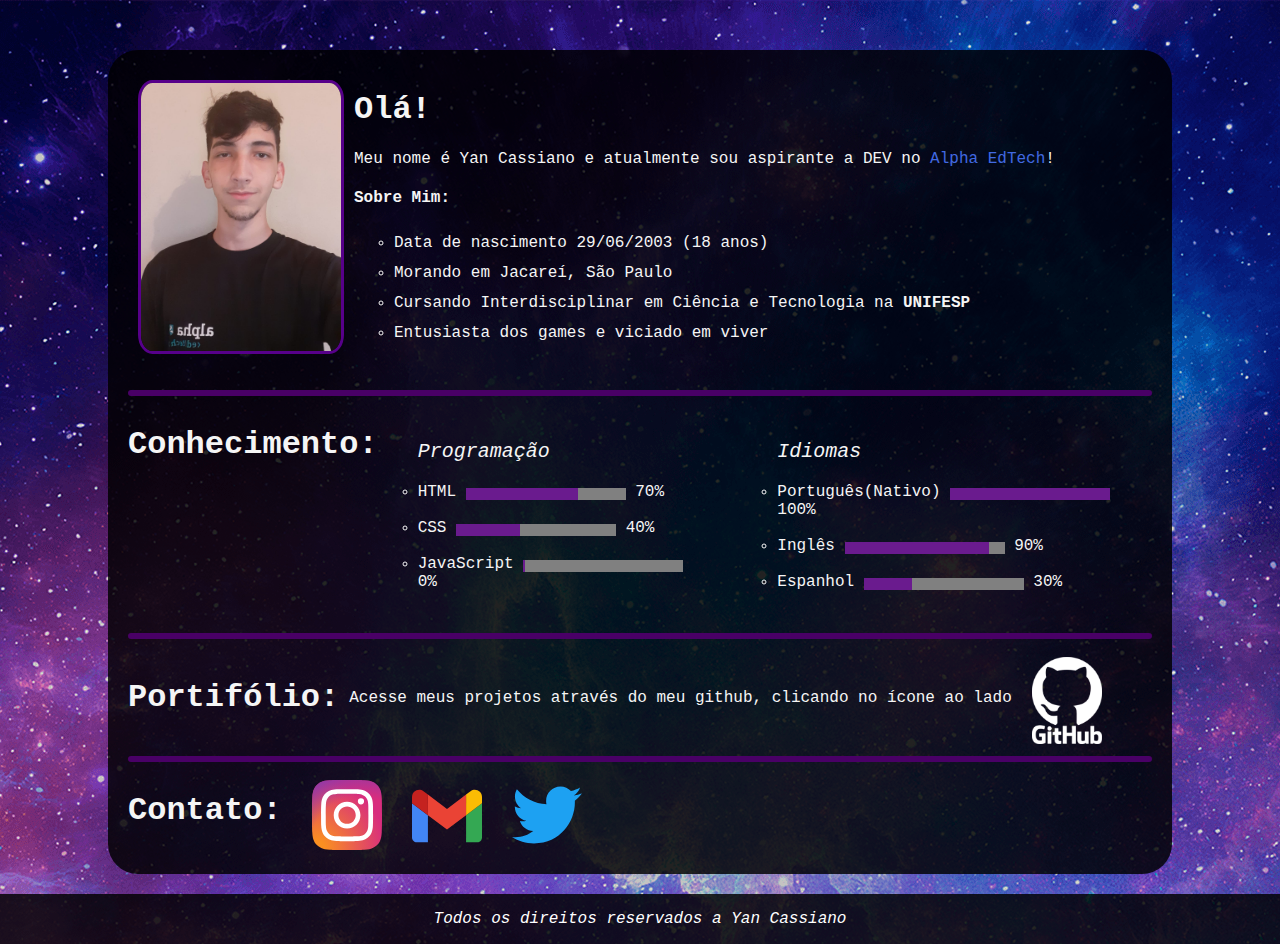
==== Arquivos html/Currículo/index.html @ ada04c8d "Curriculum vitæ" ====
<!DOCTYPE html>
<html lang="en">
<head>
    <meta charset="UTF-8">
    <meta http-equiv="X-UA-Compatible" content="IE=edge">
    <meta name="viewport" content="width=device-width, initial-scale=1.0">
    <link rel="stylesheet" href="styles.css">
    <title>Currículo</title>
</head>
<body>
    <main>
        <section>
            <img style="border-color: rgb(87, 0, 138); border-radius: 7%;" border="3px" title="Yan Cassiano Vieira" vspace="10px" hspace="10px" width="200px" src="Assets/FotodePerfil.jpeg">

            <div>
                <h1>Olá!</h1>
                <p>Meu nome é Yan Cassiano e atualmente sou aspirante a DEV no <a href="https://www.alphaedtech.org.br" target="blank">Alpha EdTech</a>!</p>
                <h4>Sobre Mim:</h4>
                <ul id="sobre">
                    <li>Data de nascimento 29/06/2003 (18 anos)</li>
                    <li>Morando em Jacareí, São Paulo</li>
                    <li>Cursando Interdisciplinar em Ciência e Tecnologia na <b>UNIFESP</b></li>
                    <li>Entusiasta dos games e viciado em viver</li>
                </ul>
            </div>
        </section>

        <br>

        <hr>

        <section id="conhecimento">
            <h1>Conhecimento:</h1>
            <br>
            <ul>
                <p style="font-size: 20px;"><i>Programação</i></p>
                <li>HTML <progress value="70" max="100"></progress> 70%</li>
                <br>
                <li>CSS <progress value="40" max="100"></progress> 40%</li>
                <br>
                <li>JavaScript <progress value="1" max="100"></progress> 0%</li>
                <br>
            </ul>
            <ul style="margin-left: 30px;">
                <p style="font-size: 20px;"><i>Idiomas</i></p>
                <li>Português(Nativo) <progress value="100" max="100"></progress> 100%</li>
                <br>
                <li>Inglês <progress value="90" max="100"></progress> 90%</li>
                <br>
                <li>Espanhol <progress value="30" max="100"></progress> 30%</li>
            </ul>
        </section> 
        
        <hr>

        <section id="portifolio">
            <h1>Portifólio:</h1>
            <br>
            <p style="margin-left: 10px;">Acesse meus projetos através do meu github, clicando no ícone ao lado</p>
            <a href="https://github.com/yanV1e1ra" target="blank"><img style="margin-left: 20px; margin-top: 10px;" width="70px" src="Assets/GitHubLogo.png" alt="GitHubLogo"></a>
        </section>

        <hr>

        <section>
            <h1>Contato:</h1>
            <a href="https://www.instagram.com/yan.vieira03/" target="blank"><img style="margin-left: 30px; margin-top: 10px;" width="70px" src="Assets/instagram-2-1.svg" alt="Instagram Logo"></a>
            <a href="mailto:yan10cvieira@gmail.com?subject=link HTML" target="blank"><img style="margin-left: 30px; margin-top: 10px;" width="70px" src="Assets/official-gmail-icon-2020-.svg" alt="Gmail Logo"></a>
            <a href="https://twitter.com/YanV1e1ra" target="blank"><img style="margin-left: 30px; margin-top: 10px;" width="70px" src="Assets/twitter-3.svg" alt="Twitter Logo"></a>
        </section>

    </main>

    <footer>
        <p><i>Todos os direitos reservados a Yan Cassiano</i></p>
    </footer>

</body>
</html>
---- Arquivos html/Currículo/styles.css ----
main{
    color: whitesmoke;
    width: 80%;
    margin-left: auto;
    margin-right: auto;
    margin-top: 50px;
    padding: 20px;
    border-radius: 30px;
    background-color: rgba(0, 0, 0, 0.829);
}

section{
    display: flex;
}

#portifolio{
    align-items: center;
}

#sobre{
    line-height: 30px;
}

#conhecimento{
    display: flex;
}

body{
    overflow-x:hidden;
    margin: 0px;
    background-image:url(../Currículo/Assets/SpaceWallpaper.jpg);
    background-size: auto;
    background-repeat: no-repeat;
}

footer{
    margin-top: 20px;
    display: flex;
    align-items: center;
    justify-content: center;
    bottom: 0;
    background-color: rgb(0, 0, 0, 0.829);
    color: rgb(255, 255, 255);
    width: 100vw;
    left: 0;
    height: 50px;    
    line-height: 20px;
}

h1,
h4,
li,
p{
    font-family: 'Courier New', Courier, monospace;
}

a{
    color: royalblue;
    text-decoration: none;
}

a:visited{
    color: tomato;
}

progress::-webkit-progress-value { background: rgba(100, 0, 146, 0.788); }

progress{
    background-color: rgb(255, 255, 255);
    height: 12px;
}

hr{
    border: 3px solid rgb(73, 0, 102);
    border-radius: 5px;
}

ul{
    list-style-type: circle;
}
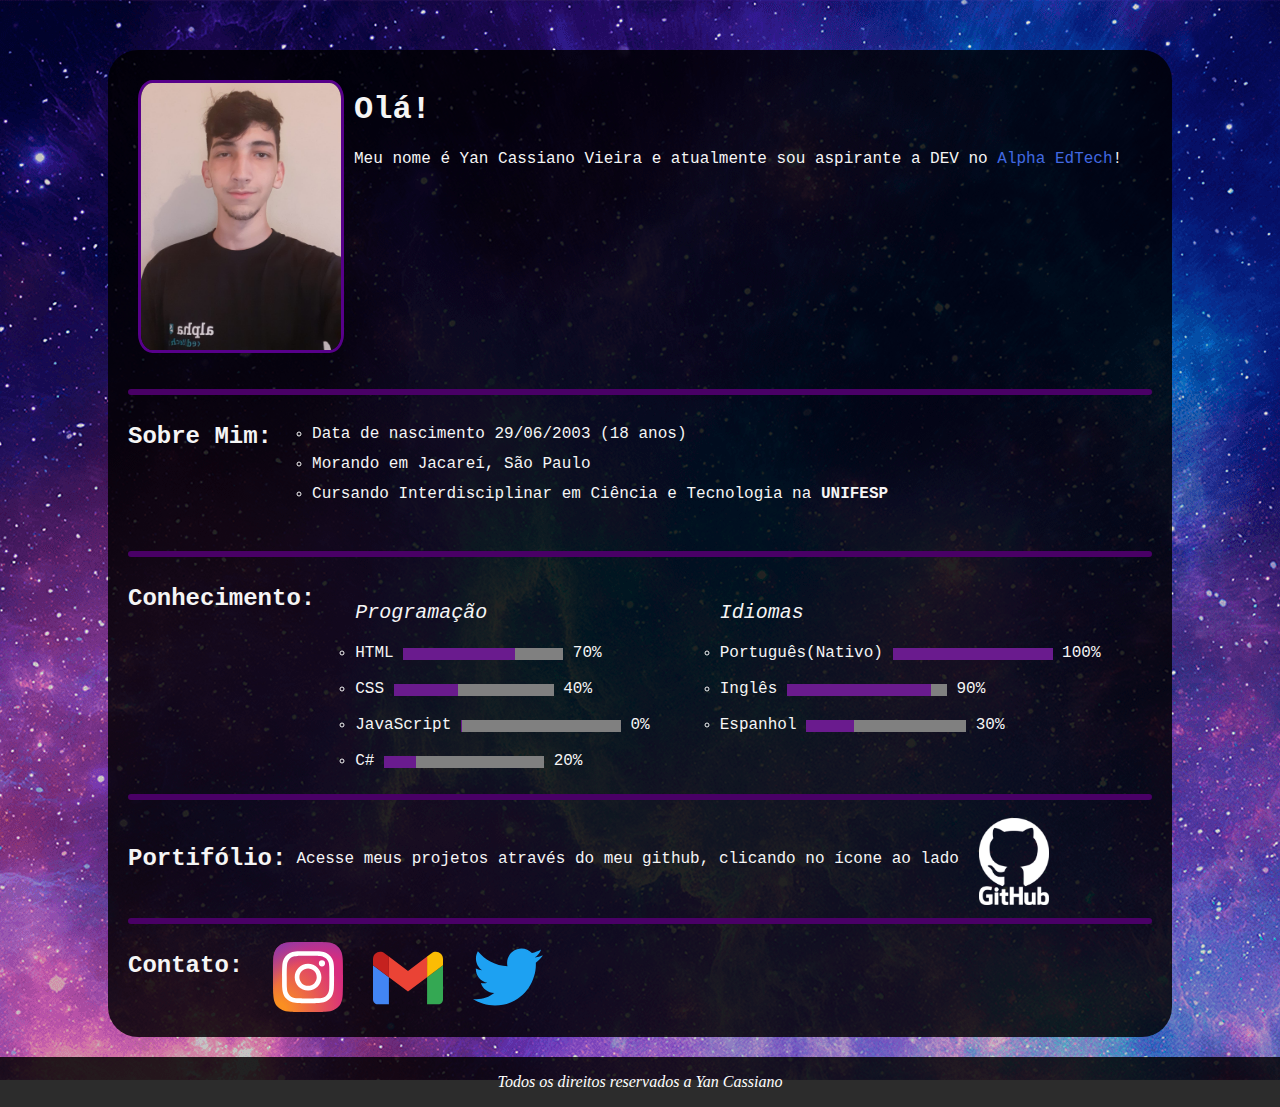
==== commit f8956ebd: "Dei uma melhorada básica" ====
--- a/Arquivos html/Currículo/index.html
+++ b/Arquivos html/Currículo/index.html
@@ -14,15 +14,22 @@
 
             <div>
                 <h1>Olá!</h1>
-                <p>Meu nome é Yan Cassiano e atualmente sou aspirante a DEV no <a href="https://www.alphaedtech.org.br" target="blank">Alpha EdTech</a>!</p>
-                <h4>Sobre Mim:</h4>
+                <p>Meu nome é Yan Cassiano Vieira e atualmente sou aspirante a DEV no <a href="https://www.alphaedtech.org.br" target="blank">Alpha EdTech</a>!</p>
+            </div>
+        </section>
+        
+        <br>
+
+        <hr>
+
+        <section>
+            <h2>Sobre Mim:</h2>
                 <ul id="sobre">
                     <li>Data de nascimento 29/06/2003 (18 anos)</li>
                     <li>Morando em Jacareí, São Paulo</li>
                     <li>Cursando Interdisciplinar em Ciência e Tecnologia na <b>UNIFESP</b></li>
-                    <li>Entusiasta dos games e viciado em viver</li>
                 </ul>
-            </div>
+
         </section>
 
         <br>
@@ -30,7 +37,7 @@
         <hr>
 
         <section id="conhecimento">
-            <h1>Conhecimento:</h1>
+            <h2>Conhecimento:</h2>
             <br>
             <ul>
                 <p style="font-size: 20px;"><i>Programação</i></p>
@@ -40,6 +47,7 @@
                 <br>
                 <li>JavaScript <progress value="1" max="100"></progress> 0%</li>
                 <br>
+                <li>C# <progress value="20" max="100"></progress> 20%</li>
             </ul>
             <ul style="margin-left: 30px;">
                 <p style="font-size: 20px;"><i>Idiomas</i></p>
@@ -54,7 +62,7 @@
         <hr>
 
         <section id="portifolio">
-            <h1>Portifólio:</h1>
+            <h2>Portifólio:</h2>
             <br>
             <p style="margin-left: 10px;">Acesse meus projetos através do meu github, clicando no ícone ao lado</p>
             <a href="https://github.com/yanV1e1ra" target="blank"><img style="margin-left: 20px; margin-top: 10px;" width="70px" src="Assets/GitHubLogo.png" alt="GitHubLogo"></a>
@@ -63,7 +71,7 @@
         <hr>
 
         <section>
-            <h1>Contato:</h1>
+            <h2>Contato:</h2>
             <a href="https://www.instagram.com/yan.vieira03/" target="blank"><img style="margin-left: 30px; margin-top: 10px;" width="70px" src="Assets/instagram-2-1.svg" alt="Instagram Logo"></a>
             <a href="mailto:yan10cvieira@gmail.com?subject=link HTML" target="blank"><img style="margin-left: 30px; margin-top: 10px;" width="70px" src="Assets/official-gmail-icon-2020-.svg" alt="Gmail Logo"></a>
             <a href="https://twitter.com/YanV1e1ra" target="blank"><img style="margin-left: 30px; margin-top: 10px;" width="70px" src="Assets/twitter-3.svg" alt="Twitter Logo"></a>
--- a/Arquivos html/Currículo/styles.css
+++ b/Arquivos html/Currículo/styles.css
@@ -1,5 +1,6 @@
 main{
     color: whitesmoke;
+    font-family: 'Courier New', Courier, monospace;
     width: 80%;
     margin-left: auto;
     margin-right: auto;
@@ -47,20 +48,9 @@
     line-height: 20px;
 }
 
-h1,
-h4,
-li,
-p{
-    font-family: 'Courier New', Courier, monospace;
-}
-
 a{
     color: royalblue;
     text-decoration: none;
-}
-
-a:visited{
-    color: tomato;
 }
 
 progress::-webkit-progress-value { background: rgba(100, 0, 146, 0.788); }
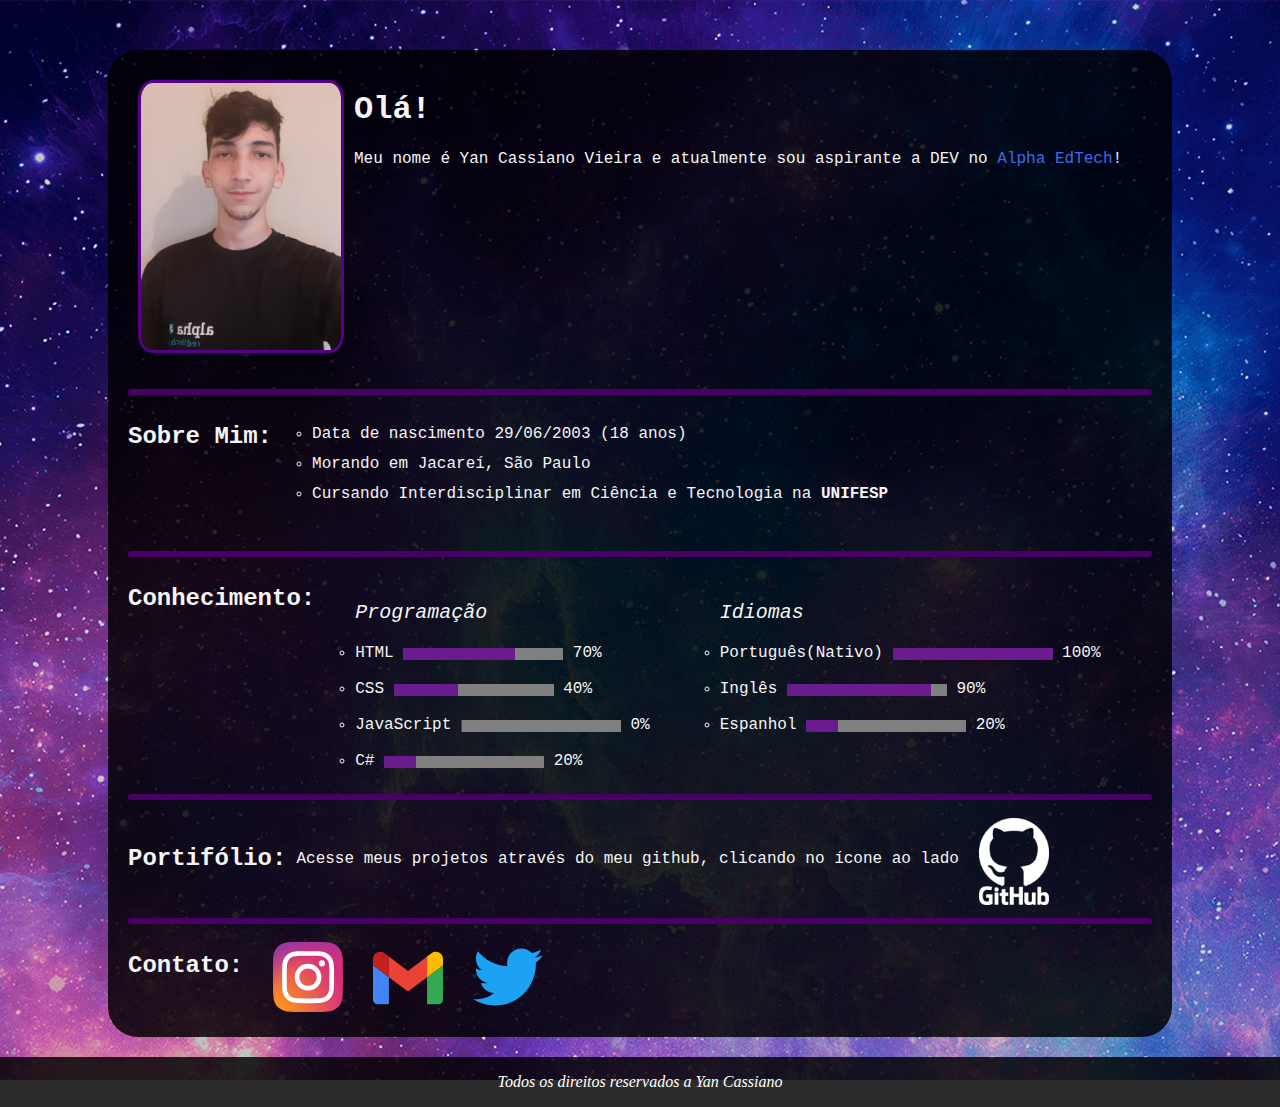
==== commit a55918fd: "Só apaguei umas linhas desnecesárias" ====
--- a/Arquivos html/Currículo/index.html
+++ b/Arquivos html/Currículo/index.html
@@ -7,82 +7,78 @@
     <link rel="stylesheet" href="styles.css">
     <title>Currículo</title>
 </head>
-<body>
-    <main>
-        <section>
-            <img style="border-color: rgb(87, 0, 138); border-radius: 7%;" border="3px" title="Yan Cassiano Vieira" vspace="10px" hspace="10px" width="200px" src="Assets/FotodePerfil.jpeg">
+    <body>
+        <main>
+            <section>
+                <img style="border-color: rgb(87, 0, 138); border-radius: 7%;" border="3px" title="Yan Cassiano Vieira" vspace="10px" hspace="10px" width="200px" src="Assets/FotodePerfil.jpeg">
 
-            <div>
-                <h1>Olá!</h1>
-                <p>Meu nome é Yan Cassiano Vieira e atualmente sou aspirante a DEV no <a href="https://www.alphaedtech.org.br" target="blank">Alpha EdTech</a>!</p>
-            </div>
-        </section>
-        
-        <br>
+                <div>
+                    <h1>Olá!</h1>
+                    <p>Meu nome é Yan Cassiano Vieira e atualmente sou aspirante a DEV no <a href="https://www.alphaedtech.org.br" target="blank">Alpha EdTech</a>!</p>
+                </div>
+            </section>
+            
+            <br>
+            <hr>
 
-        <hr>
+            <section>
+                <h2>Sobre Mim:</h2>
+                    <ul id="sobre">
+                        <li>Data de nascimento 29/06/2003 (18 anos)</li>
+                        <li>Morando em Jacareí, São Paulo</li>
+                        <li>Cursando Interdisciplinar em Ciência e Tecnologia na <b>UNIFESP</b></li>
+                    </ul>
 
-        <section>
-            <h2>Sobre Mim:</h2>
-                <ul id="sobre">
-                    <li>Data de nascimento 29/06/2003 (18 anos)</li>
-                    <li>Morando em Jacareí, São Paulo</li>
-                    <li>Cursando Interdisciplinar em Ciência e Tecnologia na <b>UNIFESP</b></li>
+            </section>
+
+            <br>
+            <hr>
+
+            <section id="conhecimento">
+                <h2>Conhecimento:</h2>
+                <br>
+                <ul>
+                    <p style="font-size: 20px;"><i>Programação</i></p>
+                    <li>HTML <progress value="70" max="100"></progress> 70%</li>
+                    <br>
+                    <li>CSS <progress value="40" max="100"></progress> 40%</li>
+                    <br>
+                    <li>JavaScript <progress value="1" max="100"></progress> 0%</li>
+                    <br>
+                    <li>C# <progress value="20" max="100"></progress> 20%</li>
                 </ul>
+                <ul style="margin-left: 30px;">
+                    <p style="font-size: 20px;"><i>Idiomas</i></p>
+                    <li>Português(Nativo) <progress value="100" max="100"></progress> 100%</li>
+                    <br>
+                    <li>Inglês <progress value="90" max="100"></progress> 90%</li>
+                    <br>
+                    <li>Espanhol <progress value="20" max="100"></progress> 20%</li>
+                </ul>
+            </section> 
+            
+            <hr>
 
-        </section>
+            <section id="portifolio">
+                <h2>Portifólio:</h2>
+                <br>
+                <p style="margin-left: 10px;">Acesse meus projetos através do meu github, clicando no ícone ao lado</p>
+                <a href="https://github.com/yanV1e1ra" target="blank"><img style="margin-left: 20px; margin-top: 10px;" width="70px" src="Assets/GitHubLogo.png" alt="GitHubLogo"></a>
+            </section>
 
-        <br>
+            <hr>
 
-        <hr>
+            <section>
+                <h2>Contato:</h2>
+                <a href="https://www.instagram.com/yan.vieira03/" target="blank"><img style="margin-left: 30px; margin-top: 10px;" width="70px" src="Assets/instagram-2-1.svg" alt="Instagram Logo"></a>
+                <a href="mailto:yan10cvieira@gmail.com?subject=link HTML" target="blank"><img style="margin-left: 30px; margin-top: 10px;" width="70px" src="Assets/official-gmail-icon-2020-.svg" alt="Gmail Logo"></a>
+                <a href="https://twitter.com/YanV1e1ra" target="blank"><img style="margin-left: 30px; margin-top: 10px;" width="70px" src="Assets/twitter-3.svg" alt="Twitter Logo"></a>
+            </section>
 
-        <section id="conhecimento">
-            <h2>Conhecimento:</h2>
-            <br>
-            <ul>
-                <p style="font-size: 20px;"><i>Programação</i></p>
-                <li>HTML <progress value="70" max="100"></progress> 70%</li>
-                <br>
-                <li>CSS <progress value="40" max="100"></progress> 40%</li>
-                <br>
-                <li>JavaScript <progress value="1" max="100"></progress> 0%</li>
-                <br>
-                <li>C# <progress value="20" max="100"></progress> 20%</li>
-            </ul>
-            <ul style="margin-left: 30px;">
-                <p style="font-size: 20px;"><i>Idiomas</i></p>
-                <li>Português(Nativo) <progress value="100" max="100"></progress> 100%</li>
-                <br>
-                <li>Inglês <progress value="90" max="100"></progress> 90%</li>
-                <br>
-                <li>Espanhol <progress value="30" max="100"></progress> 30%</li>
-            </ul>
-        </section> 
-        
-        <hr>
+        </main>
 
-        <section id="portifolio">
-            <h2>Portifólio:</h2>
-            <br>
-            <p style="margin-left: 10px;">Acesse meus projetos através do meu github, clicando no ícone ao lado</p>
-            <a href="https://github.com/yanV1e1ra" target="blank"><img style="margin-left: 20px; margin-top: 10px;" width="70px" src="Assets/GitHubLogo.png" alt="GitHubLogo"></a>
-        </section>
-
-        <hr>
-
-        <section>
-            <h2>Contato:</h2>
-            <a href="https://www.instagram.com/yan.vieira03/" target="blank"><img style="margin-left: 30px; margin-top: 10px;" width="70px" src="Assets/instagram-2-1.svg" alt="Instagram Logo"></a>
-            <a href="mailto:yan10cvieira@gmail.com?subject=link HTML" target="blank"><img style="margin-left: 30px; margin-top: 10px;" width="70px" src="Assets/official-gmail-icon-2020-.svg" alt="Gmail Logo"></a>
-            <a href="https://twitter.com/YanV1e1ra" target="blank"><img style="margin-left: 30px; margin-top: 10px;" width="70px" src="Assets/twitter-3.svg" alt="Twitter Logo"></a>
-        </section>
-
-    </main>
-
-    <footer>
-        <p><i>Todos os direitos reservados a Yan Cassiano</i></p>
-    </footer>
-
-</body>
-</html>
-
+        <footer>
+            <p><i>Todos os direitos reservados a Yan Cassiano</i></p>
+        </footer>
+    </body>
+</html>--- a/Arquivos html/Currículo/styles.css
+++ b/Arquivos html/Currículo/styles.css
@@ -68,6 +68,3 @@
 ul{
     list-style-type: circle;
 }
-
-
-
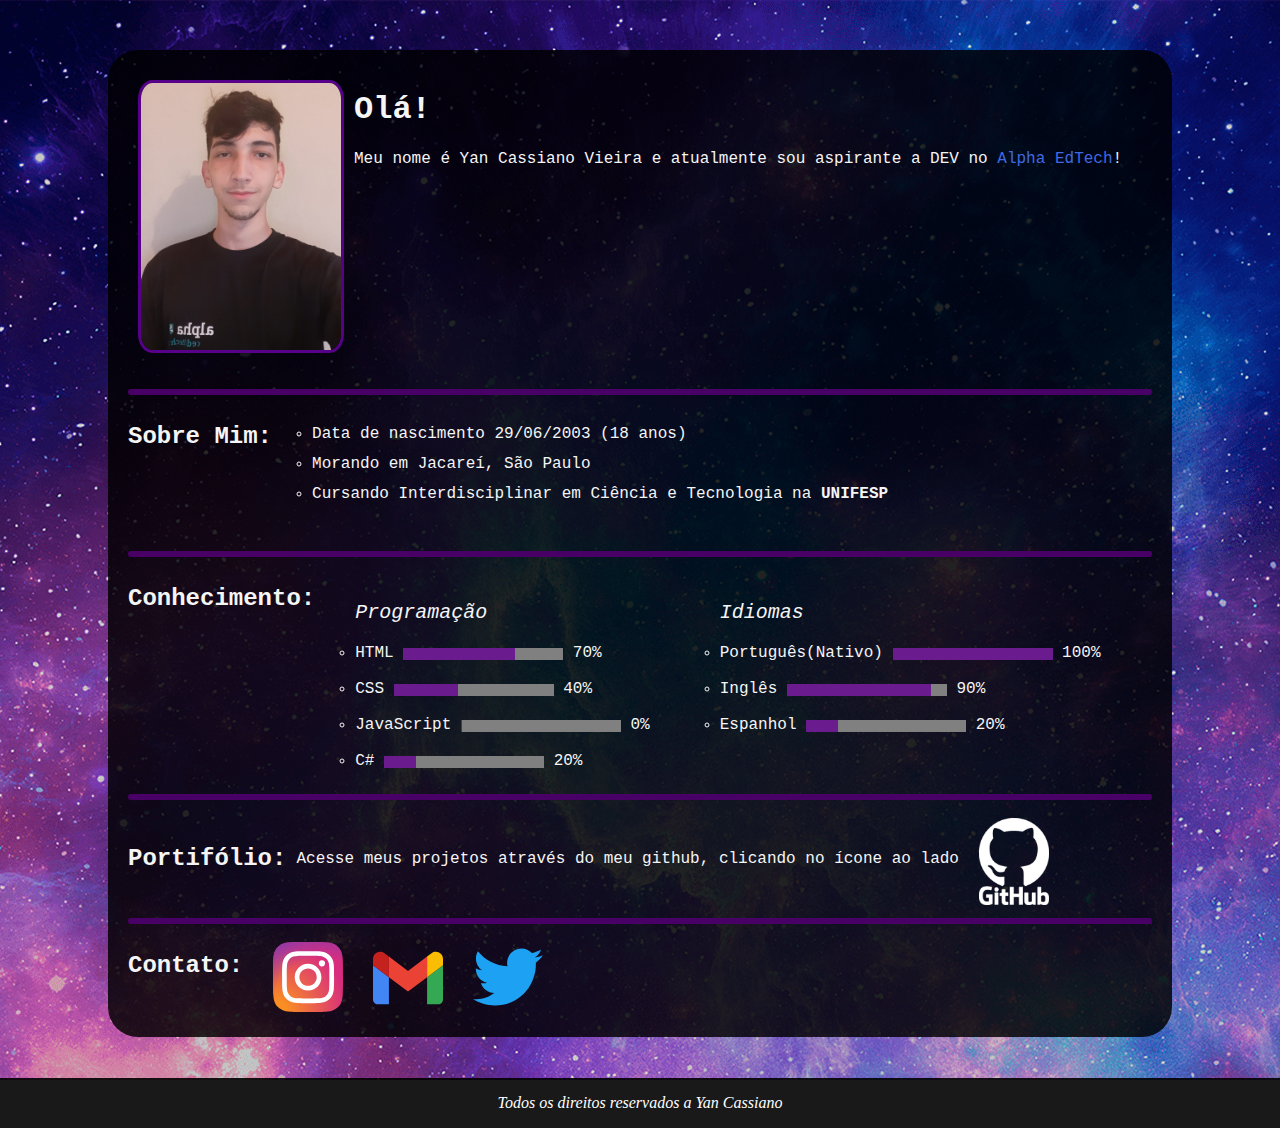
==== commit cae27c8b: "Mais mudanças no curriculo" ====
--- a/Arquivos html/Currículo/index.html
+++ b/Arquivos html/Currículo/index.html
@@ -14,7 +14,7 @@
 
                 <div>
                     <h1>Olá!</h1>
-                    <p>Meu nome é Yan Cassiano Vieira e atualmente sou aspirante a DEV no <a href="https://www.alphaedtech.org.br" target="blank">Alpha EdTech</a>!</p>
+                    <p>Meu nome é Yan Cassiano Vieira e atualmente sou aspirante a DEV no <a id="alpha" href="https://www.alphaedtech.org.br" target="blank">Alpha EdTech</a>!</p>
                 </div>
             </section>
             
--- a/Arquivos html/Currículo/styles.css
+++ b/Arquivos html/Currículo/styles.css
@@ -35,17 +35,17 @@
 }
 
 footer{
-    margin-top: 20px;
+    margin-top: 41px;
     display: flex;
     align-items: center;
     justify-content: center;
     bottom: 0;
-    background-color: rgb(0, 0, 0, 0.829);
+    background-color: rgb(0, 0, 0, 0.9);
     color: rgb(255, 255, 255);
     width: 100vw;
     left: 0;
     height: 50px;    
-    line-height: 20px;
+    line-height: 30px;
 }
 
 a{
@@ -68,3 +68,7 @@
 ul{
     list-style-type: circle;
 }
+
+#alpha:hover{
+    text-decoration: underline;
+}
